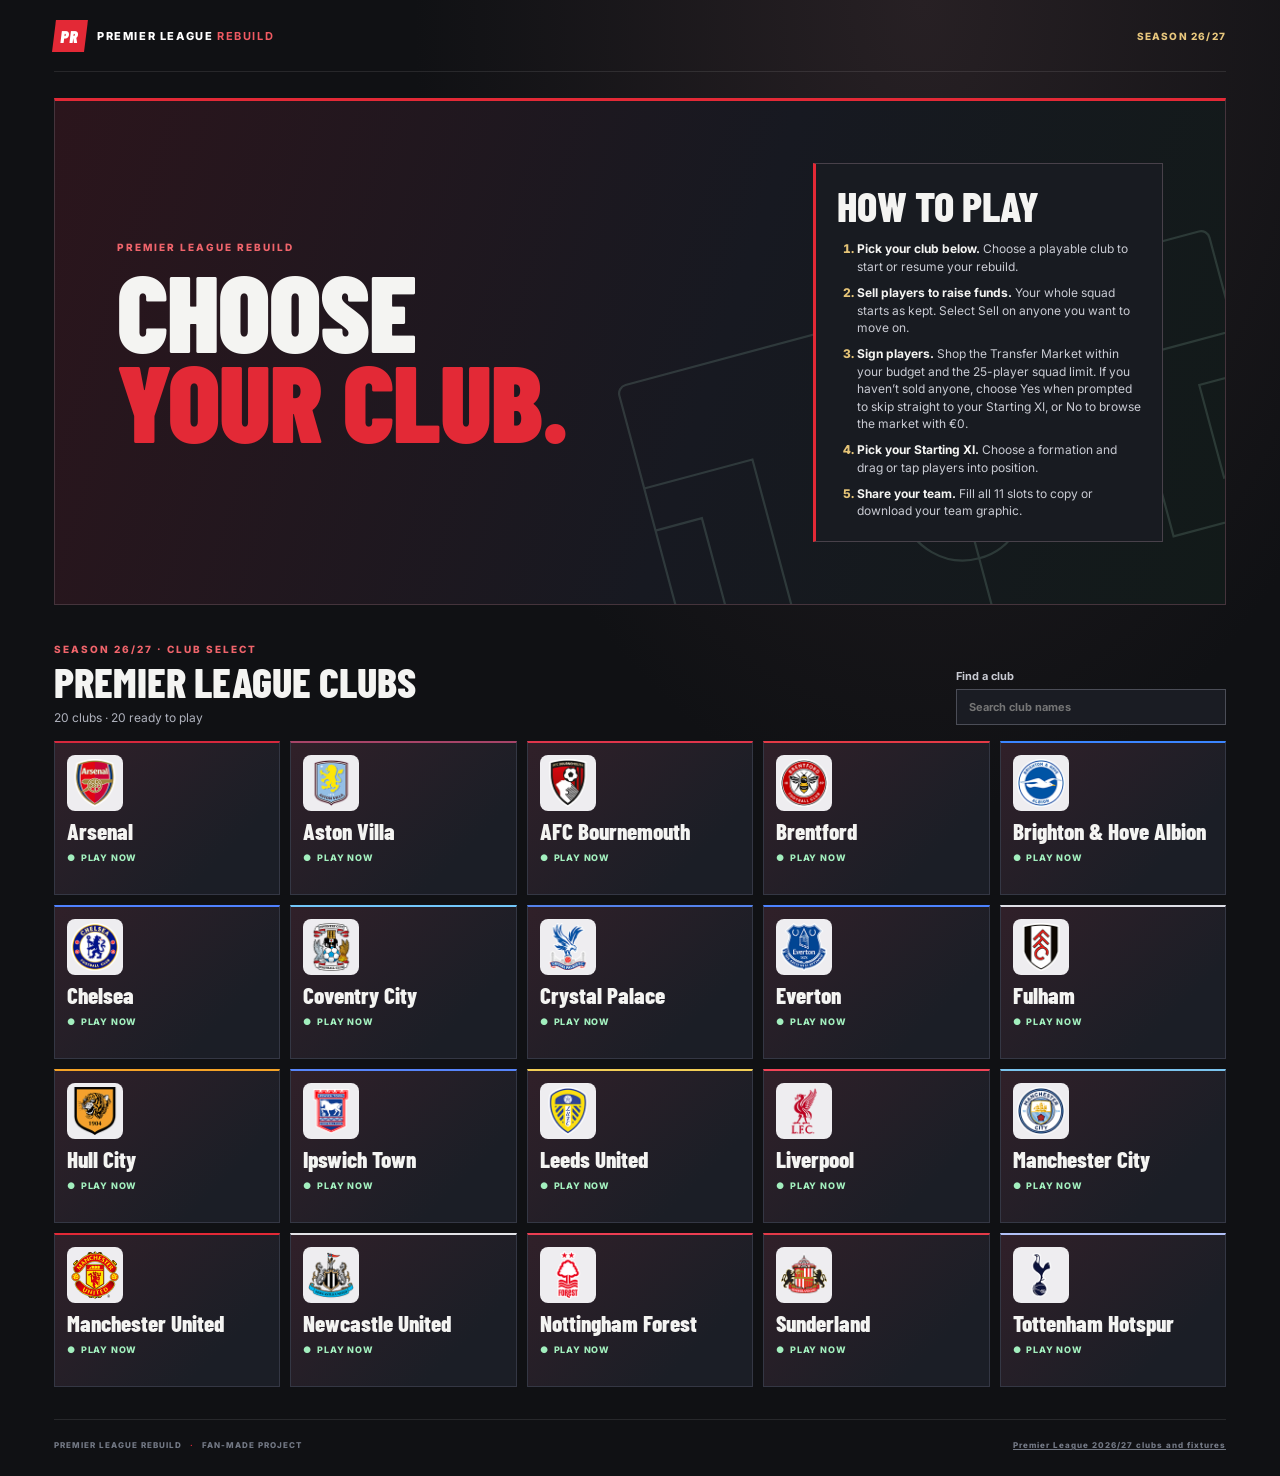
==== index.html @ 4471105c "Show selling club kits and numbers on transfer placeholders" ====
<!doctype html>
<html lang="en">
<head>
<meta charset="utf-8">
<meta name="viewport" content="width=device-width,initial-scale=1">
<meta name="theme-color" content="#101114">
<meta name="description" content="Choose a Premier League club and rebuild its squad. Sell players, reinvest in transfers and pick your starting XI.">
<title>Premier League Rebuild — Choose your club</title>
<link rel="preconnect" href="https://fonts.googleapis.com">
<link rel="preconnect" href="https://fonts.gstatic.com" crossorigin>
<link href="https://fonts.googleapis.com/css2?family=Barlow+Condensed:wght@600;700;800;900&family=Inter:wght@400;500;600;700;800&display=swap" rel="stylesheet">
<link rel="stylesheet" href="styles.css?v=13">
<link rel="stylesheet" href="home.css?v=5">
<script defer src="clubs.js?v=20"></script>
<script defer src="club-data.js?v=22"></script>
<script defer src="home.js?v=2"></script>
</head>
<body class="club-home">
<div class="app-shell">
 <header class="topbar">
  <a class="brand" href="./"><span class="brand-mark">PR</span><span>PREMIER LEAGUE <b>REBUILD</b></span></a>
  <span class="season" id="homeSeason"></span>
 </header>
 <main>
  <section class="home-banner" aria-labelledby="homeHeading">
   <svg class="home-pitch" viewBox="0 0 440 290" aria-hidden="true">
    <rect x="10" y="10" width="420" height="270" rx="6"/>
    <path d="M220 10v270M10 82h77v126H10m420-126h-77v126h77M10 112h33v66H10m420-66h-33v66h33"/>
    <circle cx="220" cy="145" r="43"/><circle cx="220" cy="145" r="3"/>
   </svg>
   <div class="home-intro">
    <p class="eyebrow">PREMIER LEAGUE REBUILD</p>
    <h1 id="homeHeading">CHOOSE<br><em>YOUR CLUB.</em></h1>
   </div>
   <section class="home-guide" aria-labelledby="guideHeading">
    <h2 id="guideHeading">How to play</h2>
    <ol>
     <li><strong>Pick your club below.</strong> Choose a playable club to start or resume your rebuild.</li>
     <li><strong>Sell players to raise funds.</strong> Your whole squad starts as kept. Select Sell on anyone you want to move on.</li>
     <li><strong>Sign players.</strong> Shop the Transfer Market within your budget and the 25-player squad limit. If you haven’t sold anyone, choose Yes when prompted to skip straight to your Starting XI, or No to browse the market with €0.</li>
     <li><strong>Pick your Starting XI.</strong> Choose a formation and drag or tap players into position.</li>
     <li><strong>Share your team.</strong> Fill all 11 slots to copy or download your team graphic.</li>
    </ol>
   </section>
  </section>
  <section class="club-directory" aria-labelledby="directoryHeading">
   <div class="directory-head">
    <div><p class="eyebrow" id="directorySeason"></p><h2 id="directoryHeading">PREMIER LEAGUE CLUBS</h2><p id="clubAvailability"></p></div>
    <label class="club-search"><span>Find a club</span><input id="clubSearch" type="search" placeholder="Search club names" autocomplete="off"></label>
   </div>
   <p class="notice" id="clubNotice" hidden></p>
   <p class="empty-state" id="clubEmpty" role="status" hidden>No clubs match your search.</p>
   <ul class="club-grid" id="clubGrid" role="list"></ul>
   <noscript><p class="notice">Turn on JavaScript to choose a club and play the rebuild.</p></noscript>
  </section>
 </main>
 <footer><span>PREMIER LEAGUE REBUILD <b>·</b> FAN-MADE PROJECT</span><a href="https://www.premierleague.com/en/news/4675097/all-380-fixtures-for-season-2026-27">Premier League 2026/27 clubs and fixtures</a></footer>
</div>
</body>
</html>
---- styles.css ----
:root{--bg:#101114;--panel:#191b20;--panel2:#202229;--line:#30333b;--muted:#9297a2;--red:#e32936;--red2:#a91320;--white:#f4f4f2;--green:#73d6a0;--gold:#e5c477}*{box-sizing:border-box}body{margin:0;background:var(--bg);color:var(--white);font-family:Inter,Arial,sans-serif;font-size:14px;background-image:radial-gradient(ellipse at 78% 0%,color-mix(in srgb,var(--red) 16%,#101114) 0,transparent 34%),linear-gradient(120deg,transparent 65%,#ffffff05 65.1%,transparent 65.5%)}button,input,select{font:inherit}button{cursor:pointer}.app-shell{max-width:1240px;margin:auto;padding:0 34px}.topbar{height:72px;display:flex;align-items:center;justify-content:space-between;border-bottom:1px solid #ffffff18}.brand{display:flex;align-items:center;gap:11px;color:#fff;text-decoration:none;font-size:11px;font-weight:800;letter-spacing:1.6px}.brand b{color:#f05a62}.brand-mark{display:grid;place-items:center;width:32px;height:32px;background:var(--red);font-family:'Barlow Condensed';font-size:17px;font-weight:900;transform:skew(-7deg)}.top-meta{display:flex;align-items:center;gap:24px;font-size:10px;font-weight:800;letter-spacing:1.2px}.season{color:#e8c77d}.save-state{color:var(--green)}.hero{display:flex;justify-content:space-between;min-height:292px;padding:40px 5% 34px 4%;border-bottom:1px solid #ffffff16;position:relative;overflow:hidden}.hero:after{content:attr(data-club);position:absolute;right:25%;bottom:-45px;font:900 170px 'Barlow Condensed';color:#ffffff06;pointer-events:none}.hero-copy{max-width:580px;z-index:1}.eyebrow{font-size:10px;font-weight:800;letter-spacing:2px;color:#f0646b;display:flex;align-items:center;gap:8px}.eyebrow span{width:7px;height:7px;background:var(--red);border-radius:50%}h1,h2,h3,p{margin-top:0}h1{font:900 clamp(56px,7vw,82px)/.83 'Barlow Condensed';letter-spacing:-1px;margin:18px 0 18px}h1 em{color:var(--red);font-style:normal}.hero-copy p{color:#b7bac2;line-height:1.7;max-width:450px;font-size:13px}.hero-tags{font-size:9px;letter-spacing:1.3px;color:#8f939c;font-weight:800;margin-top:22px}.hero-tags span:nth-child(2),.hero-tags span:nth-child(4){color:var(--red);padding:0 8px}.hero-crest{display:flex;align-items:center;gap:22px;z-index:1;margin-right:3%}.club-badge{width:112px;height:112px;flex:none;object-fit:contain;filter:drop-shadow(0 6px 15px #0008)}.hero-record span,.hero-record small{font-size:9px;letter-spacing:1.5px;color:#9b9da5;font-weight:800}.hero-record strong{display:block;font:800 23px/1.05 'Barlow Condensed';margin:8px 0}.hero-record small{font-size:8px}.dashboard{display:grid;grid-template-columns:repeat(4,1fr);gap:1px;background:var(--line);border:1px solid var(--line);margin:22px 0 24px}.stat{background:#17191e;padding:17px 20px}.stat span,.stat small{display:block;color:#969aa4;font-size:9px;letter-spacing:1.2px;font-weight:800}.stat strong{display:block;font:800 30px 'Barlow Condensed';margin:5px 0}.stat strong i{font:600 14px Inter;color:#8d929c}.stat small{font-size:8px;color:#696f7a}.tabs{display:flex;border-bottom:1px solid var(--line);gap:8px}.tab{background:none;border:0;color:#8e929b;padding:15px 19px;font-size:11px;font-weight:800;letter-spacing:1px;border-bottom:2px solid transparent}.tab span{color:#626873;margin-right:8px}.tab b{font-size:8px;margin-left:8px;color:#9297a2}.tab.active{color:white;border-color:var(--red)}.tab.active span{color:#ef626a}.tab.locked{opacity:.45;cursor:not-allowed}.panel{display:none;padding:30px 0 46px}.panel.active{display:block}.section-head{display:flex;align-items:flex-end;justify-content:space-between;margin-bottom:22px}.section-head h2{font:800 37px 'Barlow Condensed';margin:7px 0 4px;letter-spacing:.4px}.section-head p{color:#9297a2;font-size:12px;margin:0}.btn{border:1px solid var(--line);padding:11px 15px;font-size:9px;font-weight:800;letter-spacing:1px;color:#c9cbd0;background:#202229}.btn:hover{border-color:#777}.btn-primary{background:var(--action-bg,var(--red));border-color:var(--action-border,var(--red));color:white}.btn-primary:hover{background:var(--action-hover,#f13c49)}.btn-ghost{background:transparent}.notice{background:#201e20;border-left:3px solid var(--gold);padding:12px 15px;color:#b9b6b0;font-size:11px;line-height:1.6;margin:20px 0}.notice b{color:#e7ca83;letter-spacing:.8px}.filters{display:flex;align-items:center;gap:12px;flex-wrap:wrap;margin:22px 0 16px}.search-wrap{display:flex;align-items:center;gap:8px;background:#1c1e24;border:1px solid var(--line);padding:0 12px;height:38px;color:#818793;min-width:210px;flex:1}.search-wrap input{border:0;outline:0;background:none;color:white;width:100%;font-size:11px}.filter-group{display:flex;background:#1a1c21;border:1px solid var(--line);padding:3px;gap:2px}.filter{background:none;border:0;color:#898e99;padding:8px 10px;font-size:8px;font-weight:800;letter-spacing:.8px}.filter.active{background:#373a43;color:white}.filters select,.lineup-toolbar select{height:38px;background:#1c1e24;color:#dfe0e3;border:1px solid var(--line);padding:0 12px;font-size:9px;font-weight:800;letter-spacing:.7px}.player-grid{display:grid;grid-template-columns:repeat(3,1fr);gap:10px}.player-card{background:linear-gradient(110deg,#202229,#191b20);border:1px solid #30333b;min-height:105px;display:flex;align-items:center;padding:13px;gap:12px;position:relative;transition:.15s}.player-card:hover{border-color:#666b76;transform:translateY(-1px)}.player-card.kept{border-left:3px solid #66c894}.player-card.sold{opacity:.58;border-left:3px solid #e35b62}.shirt{width:43px;height:53px;flex:none;display:grid;place-items:center;background:linear-gradient(145deg,#c51f2e,#76111a);clip-path:polygon(23% 0,39% 8%,61% 8%,77% 0,100% 20%,85% 37%,78% 28%,78% 100%,22% 100%,22% 28%,15% 37%,0 20%);font:800 18px 'Barlow Condensed';color:#ffe0a1;padding-top:6px}.player-info{min-width:0;flex:1}.player-info .position{font-size:8px;color:#ef737b;letter-spacing:1px;font-weight:800}.player-info strong{display:block;font-size:12px;margin:4px 0;white-space:nowrap;overflow:hidden;text-overflow:ellipsis}.player-info small{color:#8e939e;font-size:9px}.player-value{text-align:right;white-space:nowrap}.player-value strong{font:700 17px 'Barlow Condensed';display:block}.player-value small{font-size:8px;color:#898e98}.card-actions{display:flex;gap:5px;margin-left:3px}.action{border:1px solid #41444d;background:#292c33;color:#aeb2bb;padding:7px 8px;font-size:8px;font-weight:800}.action.keep:hover,.action.keep.selected{background:#24523c;border-color:#397e59;color:#9be5b8}.action.sell:hover,.action.sell.selected{background:#66232b;border-color:#a63b45;color:#ff9da3}.market-balance{text-align:right;background:#202229;border:1px solid var(--line);padding:9px 17px}.market-balance span{display:block;color:#999eaa;font-size:8px;letter-spacing:1px;font-weight:800}.market-balance strong{font:800 24px 'Barlow Condensed'}.market-summary{display:flex;justify-content:space-between;color:#818792;font-size:8px;letter-spacing:1px;font-weight:800;margin:22px 0 10px}.buy-btn{background:var(--action-bg,var(--red));border:0;box-shadow:inset 0 0 0 1px var(--action-border,transparent);color:white;font-size:8px;font-weight:900;letter-spacing:.8px;padding:9px 11px}.buy-btn:disabled{background:#34363d;color:#777d87;cursor:not-allowed}.market-card .shirt{background:linear-gradient(145deg,var(--kit-secondary,#4b627d),var(--kit-primary,#263649) 40% 70%,var(--kit-secondary,#4b627d));color:var(--kit-number,#d7e4f3)}.lineup-toolbar{display:flex;align-items:center;justify-content:space-between;margin:18px 0;color:#aeb2ba;font-size:9px;font-weight:800;letter-spacing:1px}.lineup-toolbar label{display:flex;align-items:center;gap:12px}.lineup-toolbar select{height:34px}.pitch-wrap{background:#1b2924;border:1px solid #385143;padding:15px;max-width:820px;margin:auto}.pitch{position:relative;min-height:460px;overflow:hidden;background:repeating-linear-gradient(0deg,#235039 0,#235039 55px,#1f4934 55px,#1f4934 110px);border:1px solid #6b9275}.pitch-lines{position:absolute;inset:12px;border:1px solid #ffffff5c;pointer-events:none}.pitch-lines:before{content:"";position:absolute;left:0;right:0;top:50%;border-top:1px solid #ffffff5c}.pitch-lines:after{content:"";position:absolute;width:120px;height:120px;border:1px solid #ffffff5c;border-radius:50%;left:50%;top:50%;transform:translate(-50%,-50%)}.pitch-slots{position:relative;z-index:1;min-height:430px;display:flex;flex-direction:column;justify-content:space-around;align-items:center;padding:18px 4px;gap:13px}.pitch-row{display:flex;justify-content:center;gap:clamp(9px,3vw,35px);width:100%}.slot{width:92px;min-height:58px;text-align:center;display:flex;flex-direction:column;align-items:center;justify-content:center;gap:3px;background:#111b17d9;border:1px dashed #a6c1ad;color:white;padding:6px 4px}.slot small{font-size:8px;color:#a9d0b4;letter-spacing:.6px}.slot strong{font-size:9px;max-width:84px;white-space:nowrap;overflow:hidden;text-overflow:ellipsis}.empty-state{grid-column:1/-1;text-align:center;padding:40px;color:#858b96;background:#191b20;border:1px dashed #3b3e47;font-size:12px}footer{border-top:1px solid #ffffff19;padding:20px 0 26px;display:flex;justify-content:space-between;color:#737985;font-size:8px;letter-spacing:1px;font-weight:800}footer b{color:var(--red);padding:0 5px}.toast{position:fixed;bottom:24px;left:50%;transform:translate(-50%,20px);opacity:0;background:#f0f0ec;color:#16171a;padding:12px 18px;font-size:11px;font-weight:800;box-shadow:0 8px 35px #0008;transition:.2s;z-index:9;pointer-events:none}.toast.show{opacity:1;transform:translate(-50%,0)}@media(max-width:850px){.app-shell{padding:0 18px}.player-grid{grid-template-columns:repeat(2,1fr)}.hero-crest{margin-right:0}.hero{padding-left:1%}.dashboard{grid-template-columns:repeat(2,1fr)}}@media(max-width:600px){.app-shell{padding:0 13px}.topbar{height:60px}.top-meta{gap:10px;font-size:8px}.hero{flex-direction:column;gap:24px;min-height:255px;padding:30px 0}.hero-crest{gap:12px}.club-badge{width:64px;height:64px}.hero-record strong{font-size:20px;margin:3px 0}.hero:after{right:0;font-size:120px}.hero-copy p{font-size:12px}.dashboard{gap:1px}.stat{padding:12px}.stat strong{font-size:25px}.tabs{gap:0}.tab{padding:13px 8px;font-size:9px;letter-spacing:.3px}.tab span{margin-right:3px}.tab b{margin-left:3px}.panel{padding-top:24px}.section-head{align-items:flex-start}.section-head h2{font-size:31px}.section-head p{max-width:270px;line-height:1.5}.filters{gap:7px}.search-wrap{flex-basis:100%}.filter{padding:8px 7px;font-size:7px}.player-grid{grid-template-columns:1fr}.player-card{min-height:95px}.player-card .player-info strong{font-size:13px}.pitch-wrap{padding:7px}.pitch{min-height:390px}.pitch-slots{min-height:360px;gap:8px}.slot{width:72px;min-height:54px}.slot strong{max-width:65px;font-size:8px}.pitch-row{gap:5px}footer{gap:10px;line-height:1.6;flex-direction:column}.market-balance{padding:7px 10px}.market-balance strong{font-size:20px}}

.player-value a, footer a { color: inherit; }
.player-value time { display: block; }

.squad-groups {
  display: grid;
  gap: 24px;
}

.squad-group-heading {
  display: flex;
  align-items: center;
  justify-content: space-between;
  gap: 12px;
  padding: 9px 12px;
  margin-bottom: 10px;
  background: linear-gradient(110deg, #29202a, var(--panel));
  border: 1px solid var(--line);
  border-left: 3px solid var(--red);
}

.squad-group-heading h3 {
  display: flex;
  align-items: center;
  gap: 10px;
  margin: 0;
  font: 800 24px/1 'Barlow Condensed', sans-serif;
  letter-spacing: .5px;
  text-transform: uppercase;
}

.squad-group-heading h3 span {
  min-width: 40px;
  padding: 4px 6px;
  background: #44212a;
  color: #ffabb0;
  font-size: 16px;
  text-align: center;
}

.squad-group-count {
  color: var(--muted);
  font-size: 10px;
  font-weight: 800;
  letter-spacing: .8px;
  text-transform: uppercase;
  white-space: nowrap;
}

.squad-group .player-card {
  display: grid;
  grid-template-columns: auto minmax(0, 1fr) auto;
  gap: 8px 12px;
}

.squad-group .player-info strong {
  white-space: normal;
}

.squad-group .card-actions {
  grid-column: 2 / -1;
  margin-left: 0;
}

.slot {
  min-width: 0;
}

.slot strong {
  max-width: 100%;
}

.lineup-controls {
  display: flex;
  align-items: center;
  justify-content: space-between;
  gap: 10px;
  max-width: 820px;
  margin: 0 auto 10px;
}

.lineup-controls p {
  margin: 0;
  color: #c3c6cc;
  font-size: 11px;
}

.lineup-controls button {
  flex: none;
}

.lineup-controls button:disabled {
  opacity: .5;
  cursor: default;
}

[data-lineup-player] {
  cursor: grab;
}

[data-lineup-player]:active {
  cursor: grabbing;
}

.slot.lineup-target,
.lineup-bench.lineup-target {
  border-color: var(--gold);
  box-shadow: inset 0 0 0 1px var(--gold);
}

.slot.lineup-target {
  background: #254531;
}

.slot[aria-pressed="true"],
.bench-player[aria-pressed="true"] {
  border-color: var(--green);
  background: #254531;
}

.slot:focus-visible,
.bench-player:focus-visible {
  outline: 2px solid var(--gold);
  outline-offset: 2px;
}

.lineup-bench {
  max-width: 820px;
  margin: 24px auto;
  padding: 14px;
  background: var(--panel);
  border: 1px solid var(--line);
  border-left: 3px solid var(--red);
}

.lineup-bench-heading {
  display: flex;
  align-items: center;
  justify-content: space-between;
  gap: 12px;
}

.lineup-bench-heading h3 {
  font: 800 24px 'Barlow Condensed', sans-serif;
  margin: 0;
}

.lineup-bench-heading span {
  color: var(--muted);
  font-size: 10px;
  font-weight: 800;
  letter-spacing: .8px;
  text-transform: uppercase;
}

.bench-group {
  margin-top: 12px;
  padding-top: 10px;
  border-top: 1px solid var(--line);
}

.bench-group h4 {
  margin: 0 0 8px;
  font: 700 18px 'Barlow Condensed', sans-serif;
  text-transform: uppercase;
  letter-spacing: .5px;
}

.bench-group h4 b {
  display: inline-block;
  min-width: 30px;
  margin-right: 4px;
  padding: 3px 4px;
  background: #44212a;
  color: #ffabb0;
  font: 800 10px Inter, sans-serif;
  text-align: center;
}

.bench {
  display: flex;
  flex-wrap: wrap;
  gap: 6px;
  margin: 0;
  padding: 0;
  list-style: none;
}

.bench-player {
  display: flex;
  align-items: center;
  gap: 6px;
  min-height: 34px;
  padding: 5px 8px;
  background: var(--panel2);
  border: 1px solid var(--line);
  color: var(--white);
  font-size: 11px;
}

#shareBtn:disabled {
  background: var(--panel2);
  border-color: var(--line);
  color: var(--muted);
  cursor: default;
}

.lineup-bench p {
  color: var(--muted);
  font-size: 12px;
  margin: 10px 0 0;
}

[data-lineup-player] {
  user-select: none;
}

.slot {
  position: relative;
}

.lineup-grip {
  touch-action: none;
  padding: 4px;
  color: var(--gold);
  font-size: 14px;
  line-height: 1;
}

.slot .lineup-grip {
  position: absolute;
  top: 0;
  right: 0;
}

.lineup-drag-label {
  position: fixed;
  z-index: 10;
  pointer-events: none;
  padding: 7px 10px;
  background: var(--panel2);
  border: 1px solid var(--gold);
  color: var(--white);
  font-size: 12px;
  font-weight: 800;
}

.portrait-tile {
  position: relative;
  display: grid;
  place-items: center;
  width: 43px;
  height: 53px;
  flex: none;
}

.portrait-frame {
  position: absolute;
  top: 50%;
  left: 0;
  width: 100%;
  aspect-ratio: 1;
  transform: translateY(-50%);
  overflow: hidden;
  border: 1px solid #626773;
  border-radius: 7px;
  background: #23262e;
  opacity: 0;
  pointer-events: none;
}

.portrait-loaded .portrait-frame {
  opacity: 1;
}

.portrait-loaded > :is(.shirt, .slot-photo-fallback) {
  visibility: hidden;
}

.player-portrait {
  position: absolute;
}

.squad-group .portrait-tile {
  grid-row: span 2;
  align-self: start;
}

.slot .portrait-tile,
.bench-player .portrait-tile {
  width: 30px;
  height: 30px;
}

.slot-photo-fallback {
  display: grid;
  place-items: center;
  width: 24px;
  height: 27px;
  background: var(--red2);
  border-radius: 4px;
  font-size: 10px;
  font-weight: 800;
}

.graphic-actions {
  display: flex;
  flex-wrap: wrap;
  justify-content: flex-end;
  align-items: center;
  gap: 6px;
}

#panel-lineup .head-actions {
  flex: none;
}

.graphic-dialog {
  width: min(760px, calc(100% - 24px));
  max-height: 92vh;
  padding: 0 16px 16px;
  border: 1px solid var(--line);
  background: var(--panel);
  color: var(--white);
}

.graphic-dialog::backdrop {
  background: #090a0de0;
}

.graphic-toolbar {
  position: sticky;
  top: 0;
  display: flex;
  align-items: center;
  justify-content: space-between;
  flex-wrap: wrap;
  gap: 10px;
  padding: 14px 0;
  background: var(--panel);
}

.graphic-toolbar h2 {
  margin: 0;
  font: 800 26px/1 'Barlow Condensed', sans-serif;
}

.graphic-toolbar .eyebrow {
  margin: 0 0 4px;
}

.graphic-actions a {
  text-decoration: none;
}

.graphic-status {
  color: #c3c6cc;
  padding: 10px 0;
  margin: 0;
}

.graphic-preview {
  width: 100%;
  height: auto;
  vertical-align: top;
}

.photo-credits {
  margin: 14px 0 24px;
  color: #b9bdc7;
  font-size: 11px;
  line-height: 1.6;
}

.photo-credits summary {
  cursor: pointer;
  font-weight: 700;
}

.photo-credits p {
  margin: 6px 0;
}

.photo-credits a {
  color: var(--white);
}

@media (max-width: 600px) {
  #panel-lineup .section-head {
    flex-wrap: wrap;
    gap: 12px;
  }
}

.topbar-left {
  display: flex;
  align-items: center;
  gap: clamp(10px, 2.5vw, 26px);
  margin-right: 10px;
}

.change-club {
  color: var(--white);
  font-size: 11px;
  font-weight: 700;
  text-decoration: none;
  white-space: nowrap;
}

@media (max-width: 420px) {
  .topbar-left .brand { gap: 6px; font-size: 9px; letter-spacing: .7px; }
  .topbar-left .brand-mark { flex: none; }
  .change-club { font-size: 10px; }
}
.change-club:hover { text-decoration: underline; }
.game-loading { padding-top: 24px; }
.game-loading a { color: var(--white); }
.hero-record { max-width: 180px; }

#marketTab.just-unlocked:not(.locked):not(.active) {
  color: #f2fff5;
  background: #214432;
  border-color: #8de2a9;
  box-shadow: inset 0 0 0 1px #8de2a9;
}

#marketTab.just-unlocked:not(.locked):not(.active) b,
#marketTab.just-unlocked:not(.locked):not(.active) span {
  color: #a9f0bf;
}

.hero-city, .hero-arsenal {
  align-items: center;
  column-gap: clamp(16px, 3vw, 40px);
}
.hero-city .hero-copy, .hero-arsenal .hero-copy {
  align-self: stretch;
}
.hero-stamp {
  flex: none;
  z-index: 1;
  padding: .1em .26em .15em;
  border: .07em double currentColor;
  border-radius: 5px;
  color: #ff4f58;
  font: 900 clamp(32px, 5vw, 68px)/1 'Barlow Condensed', sans-serif;
  letter-spacing: .07em;
  transform: rotate(-12deg);
}
@media (max-width: 600px) {
  .hero-city, .hero-arsenal {
    display: grid;
    grid-template-columns: auto minmax(0, 1fr);
  }
  .hero-city .hero-copy, .hero-arsenal .hero-copy {
    grid-column: 1 / -1;
  }
}

.hero-trophy {
  flex: none;
  filter: drop-shadow(0 9px 12px #0009);
  z-index: 1;
  margin: 0;
  text-align: center;
  color: var(--gold);
}
.hero-trophy img {
  display: block;
  width: auto;
  height: clamp(104px, 15vw, 170px);
  margin: 0 auto 8px;
  clip-path: polygon(18.88% 21.18%, 35.96% 21.01%, 37.98% 19.16%, 35.28% 14.45%, 32.58% 8.57%, 31.46% 6.72%, 32.36% 5.55%, 34.16% 5.55%, 34.83% 6.89%, 33.93% 8.07%, 38.20% 11.43%, 41.57% 7.56%, 41.35% 6.05%, 42.47% 5.21%, 44.04% 5.55%, 44.27% 6.89%, 43.82% 7.73%, 49.44% 11.43%, 54.16% 7.56%, 54.16% 6.22%, 55.51% 5.21%, 57.08% 5.71%, 57.30% 6.89%, 56.40% 7.90%, 60.22% 11.60%, 63.15% 7.56%, 62.47% 6.05%, 63.82% 5.38%, 65.39% 6.05%, 65.17% 7.39%, 64.04% 8.40%, 61.35% 14.45%, 59.55% 19.50%, 62.25% 20.84%, 77.08% 20.84%, 78.20% 26.72%, 77.75% 37.65%, 78.65% 53.11%, 79.78% 72.94%, 80.90% 87.90%, 80.90% 90.59%, 77.30% 92.10%, 71.24% 89.92%, 68.99% 89.58%, 70.11% 92.27%, 68.99% 93.95%, 65.39% 94.79%, 56.85% 95.46%, 45.84% 95.63%, 36.18% 94.96%, 30.79% 94.29%, 29.21% 92.77%, 24.72% 94.12%, 22.92% 93.28%, 23.37% 78.15%, 23.15% 66.22%, 22.70% 52.27%, 21.12% 42.02%, 19.78% 33.45%, 18.43% 26.05%);
  filter: saturate(.88) contrast(1.04);
}
.hero-trophy figcaption {
  font-size: 10px;
  font-weight: 800;
  letter-spacing: .08em;
}
@media (max-width: 600px) {
  .hero-trophy img { height: 84px; }
  .hero-trophy figcaption { font-size: 8px; }
}

.skip-market-dialog {
  width: min(440px, calc(100% - 32px));
  box-sizing: border-box;
  margin: auto;
  padding: 24px;
  background: #191b20;
  color: #f5f5f5;
  border: 1px solid #41444d;
  border-radius: 12px;
  box-shadow: 0 18px 60px #0009;
}
.skip-market-dialog::backdrop { background: #08090bc9; }
.skip-market-dialog p { margin: 0 0 20px; line-height: 1.5; }
.skip-market-actions { display: flex; justify-content: flex-end; gap: 10px; }

:root:is([data-club="fulham"], [data-club="newcastle-united"]) {
  --action-bg: #080808;
  --action-border: #777;
  --action-hover: #262626;
}
:root:is([data-club="fulham"], [data-club="newcastle-united"]) .buy-btn:enabled:hover {
  background: var(--action-hover);
}
:root:is([data-club="fulham"], [data-club="newcastle-united"]) .buy-btn:disabled {
  box-shadow: none;
}
---- home.css ----
.club-home {
  background-image: radial-gradient(ellipse at 72% 0%, #272024 0, transparent 39%);
}

.club-home .season { font-size: 10px; font-weight: 800; letter-spacing: 1.2px; }

.home-banner {
  display: grid;
  grid-template-columns: minmax(0, 1fr) minmax(240px, 350px);
  align-items: center;
  gap: clamp(24px, 5vw, 72px);
  padding: clamp(25px, 5vw, 62px);
  margin: 26px 0 38px;
  position: relative;
  isolation: isolate;
  overflow: hidden;
  background: linear-gradient(108deg, #2b151c 0%, #171921 56%, #121a19);
  border: 1px solid #45343c;
  border-top: 3px solid var(--red);
}

.home-pitch {
  position: absolute;
  z-index: -1;
  right: -58px;
  bottom: -105px;
  width: min(66%, 640px);
  transform: rotate(-15deg);
  fill: none;
  stroke: #9ccab5;
  stroke-width: 1.5;
  opacity: .18;
}

.home-intro h1 { font-size: clamp(59px, 8.5vw, 108px); margin: 13px 0 18px; }
.home-intro > p:last-child { max-width: 330px; margin: 0; color: #c9c1c5; line-height: 1.6; }

.home-guide {
  padding: 21px;
  background: #181b21;
  border: 1px solid #48414a;
  border-left: 3px solid var(--red);
}

.home-guide h2, .directory-head h2 {
  margin: 0;
  font: 800 clamp(30px, 3.3vw, 45px)/.98 'Barlow Condensed', sans-serif;
  text-transform: uppercase;
}

.home-guide ol {
  display: grid;
  gap: 9px;
  margin: 14px 0 0;
  padding-left: 20px;
  color: #c9cbd3;
  font-size: 12px;
  line-height: 1.45;
}

.home-guide li::marker { color: var(--gold); font-weight: 800; }
.home-guide strong { color: var(--white); }

.directory-head { display: flex; flex-wrap: wrap; justify-content: space-between; align-items: end; gap: 14px; margin: 0 0 16px; }
.directory-head .eyebrow { margin: 0 0 6px; }
#clubAvailability { color: #afb2bd; font-size: 12px; margin: 8px 0 0; }

.club-search { display: grid; gap: 6px; color: #c9cbd3; font-size: 11px; font-weight: 700; }
.club-search input { width: min(270px, 80vw); padding: 10px 12px; border: 1px solid #4b4d57; background: #1a1c23; color: var(--white); border-radius: 0; }

.club-grid {
  list-style: none;
  margin: 0 0 32px;
  padding: 0;
  display: grid;
  grid-template-columns: repeat(5, minmax(0, 1fr));
  gap: 10px;
}

.club-card {
  display: grid;
  justify-items: start;
  align-content: start;
  gap: 9px;
  min-height: 154px;
  height: 100%;
  padding: 12px;
  color: var(--white);
  text-decoration: none;
  background: #191c23;
  border: 1px solid #343744;
  border-top: 2px solid var(--club-accent);
}

.club-card.playable { background: linear-gradient(135deg, #302029, #1b1e26 75%); }
.club-card.playable:hover { border-color: var(--club-accent); }
.club-card:focus-visible, .club-search input:focus-visible { outline: 2px solid var(--gold); outline-offset: 2px; }

.club-tile-badge { width: 56px; height: 56px; display: grid; place-items: center; position: relative; background: #eeedf0; color: #1b1e25; border-radius: 8px; font: 800 18px 'Barlow Condensed', sans-serif; }
.club-tile-badge img { position: absolute; inset: 4px; width: 48px; height: 48px; object-fit: contain; opacity: 0; }
.club-tile-badge.badge-loaded img { opacity: 1; }
.club-tile-badge.badge-loaded > span { visibility: hidden; }
.club-tile-name { font: 800 23px/1 'Barlow Condensed', sans-serif; text-wrap: balance; }
.club-state { color: #aeb2bf; font-size: 9px; font-weight: 800; letter-spacing: .8px; white-space: nowrap; }
.club-state.ready { color: #a2efbe; }
.club-state.ready::before { content: "●"; padding-right: 5px; }

@media (max-width: 850px) { .club-grid { grid-template-columns: repeat(4, minmax(0, 1fr)); } }
@media (max-width: 670px) {
  .home-banner { grid-template-columns: 1fr; }
  .club-grid { grid-template-columns: repeat(3, minmax(0, 1fr)); }
}
@media (max-width: 445px) {
  .club-grid { grid-template-columns: repeat(2, minmax(0, 1fr)); }
  .home-banner { padding: 19px; margin-top: 16px; }
  .home-guide { padding: 15px; }
  .home-pitch { width: 100%; }
}
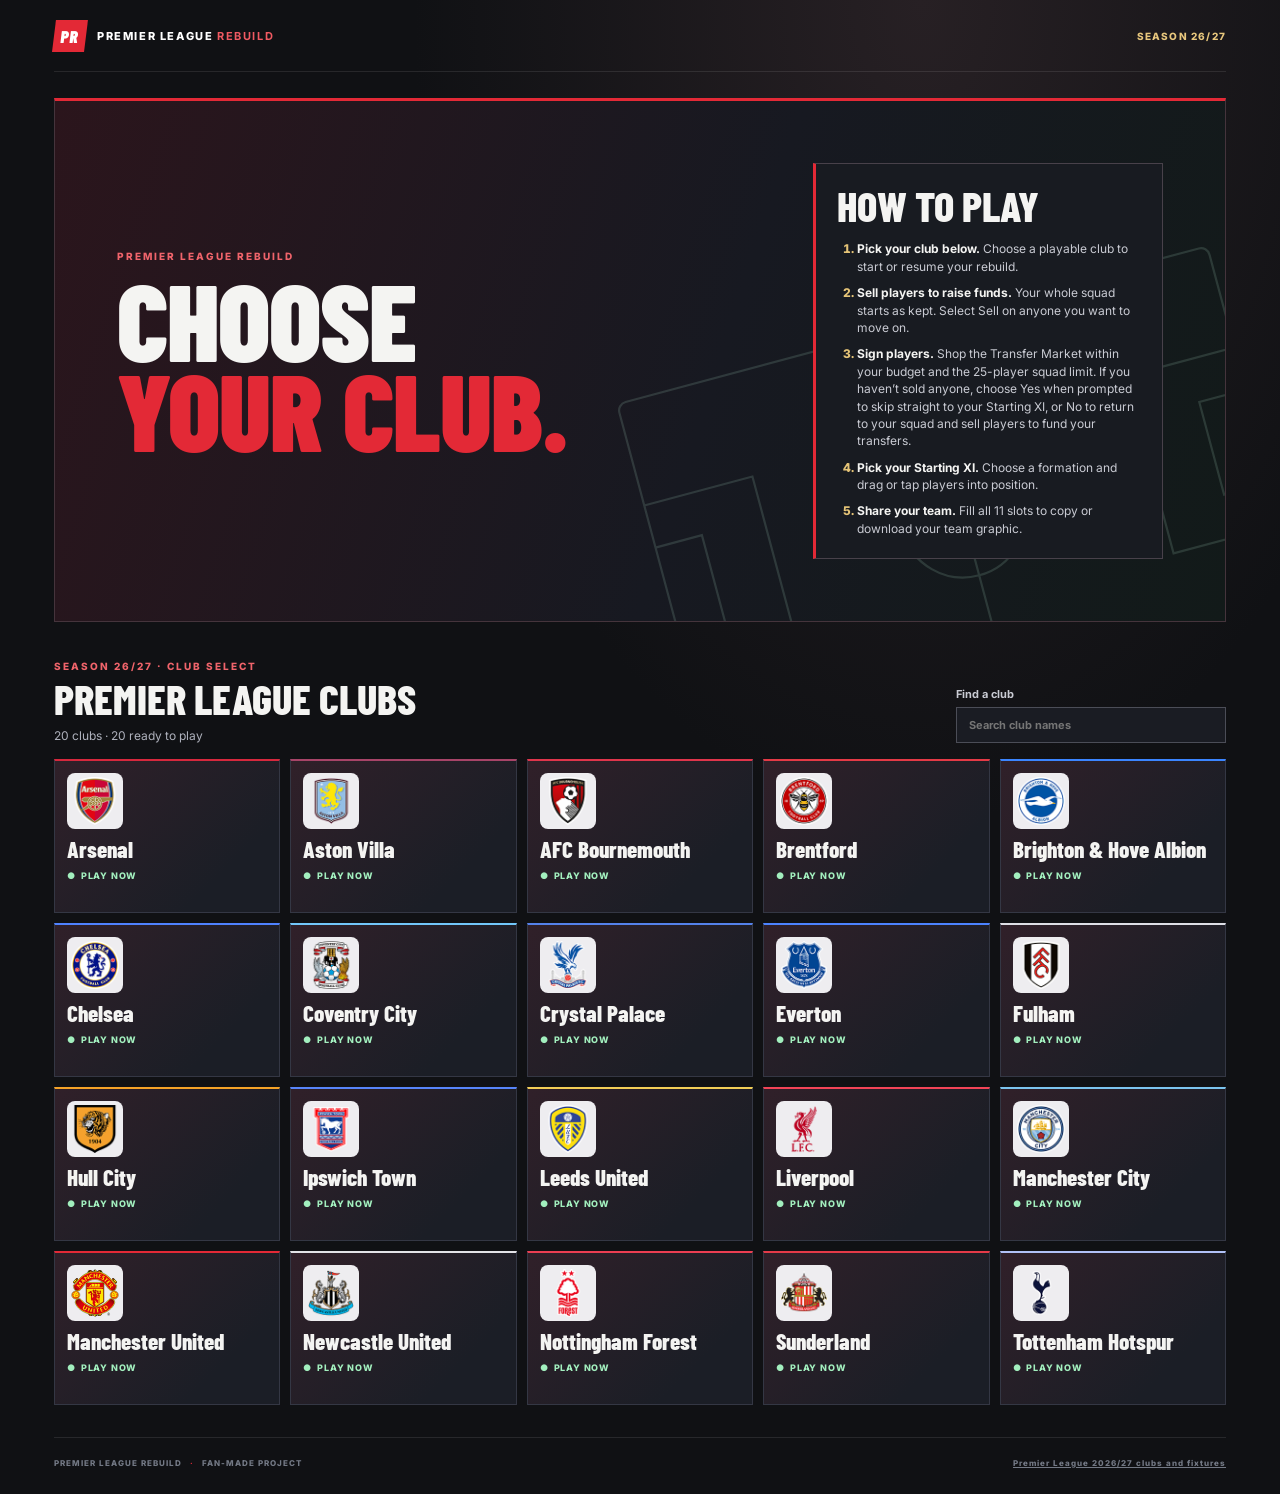
==== commit 7dae1e4a: "Return to the squad when declining to skip transfers" ====
--- a/index.html
+++ b/index.html
@@ -37,7 +37,7 @@
     <ol>
      <li><strong>Pick your club below.</strong> Choose a playable club to start or resume your rebuild.</li>
      <li><strong>Sell players to raise funds.</strong> Your whole squad starts as kept. Select Sell on anyone you want to move on.</li>
-     <li><strong>Sign players.</strong> Shop the Transfer Market within your budget and the 25-player squad limit. If you haven’t sold anyone, choose Yes when prompted to skip straight to your Starting XI, or No to browse the market with €0.</li>
+     <li><strong>Sign players.</strong> Shop the Transfer Market within your budget and the 25-player squad limit. If you haven’t sold anyone, choose Yes when prompted to skip straight to your Starting XI, or No to return to your squad and sell players to fund your transfers.</li>
      <li><strong>Pick your Starting XI.</strong> Choose a formation and drag or tap players into position.</li>
      <li><strong>Share your team.</strong> Fill all 11 slots to copy or download your team graphic.</li>
     </ol>
--- a/styles.css
+++ b/styles.css
@@ -9,11 +9,6 @@
 }
 
 .squad-group-heading {
-  display: flex;
-  align-items: center;
-  justify-content: space-between;
-  gap: 12px;
-  padding: 9px 12px;
   margin-bottom: 10px;
   background: linear-gradient(110deg, #29202a, var(--panel));
   border: 1px solid var(--line);
@@ -21,16 +16,44 @@
 }
 
 .squad-group-heading h3 {
-  display: flex;
-  align-items: center;
-  gap: 10px;
   margin: 0;
   font: 800 24px/1 'Barlow Condensed', sans-serif;
   letter-spacing: .5px;
   text-transform: uppercase;
 }
 
-.squad-group-heading h3 span {
+.position-toggle {
+  display: flex;
+  align-items: center;
+  gap: 10px;
+  width: 100%;
+  padding: 9px 12px;
+  border: 0;
+  background: transparent;
+  color: inherit;
+  font: inherit;
+  letter-spacing: inherit;
+  text-align: left;
+  text-transform: inherit;
+  cursor: pointer;
+}
+
+.position-toggle:hover { background: #ffffff0a; }
+.position-toggle:focus-visible { outline: 2px solid currentColor; outline-offset: -3px; }
+
+.position-chevron {
+  flex: none;
+  width: 8px;
+  height: 8px;
+  border-right: 2px solid currentColor;
+  border-bottom: 2px solid currentColor;
+  transform: rotate(45deg);
+}
+
+.position-toggle[aria-expanded="false"] .position-chevron { transform: rotate(-45deg); }
+.squad-group .player-grid[hidden] { display: none; }
+
+.position-code {
   min-width: 40px;
   padding: 4px 6px;
   background: #44212a;
@@ -40,6 +63,7 @@
 }
 
 .squad-group-count {
+  margin-left: auto;
   color: var(--muted);
   font-size: 10px;
   font-weight: 800;
@@ -510,3 +534,7 @@
 :root:is([data-club="fulham"], [data-club="newcastle-united"]) .buy-btn:disabled {
   box-shadow: none;
 }
+
+#marketSquadLimit[hidden] { display: none; }
+.sign-limit-tooltip { display: inline-flex; cursor: help; }
+.sign-limit-tooltip .buy-btn:disabled { pointer-events: none; }
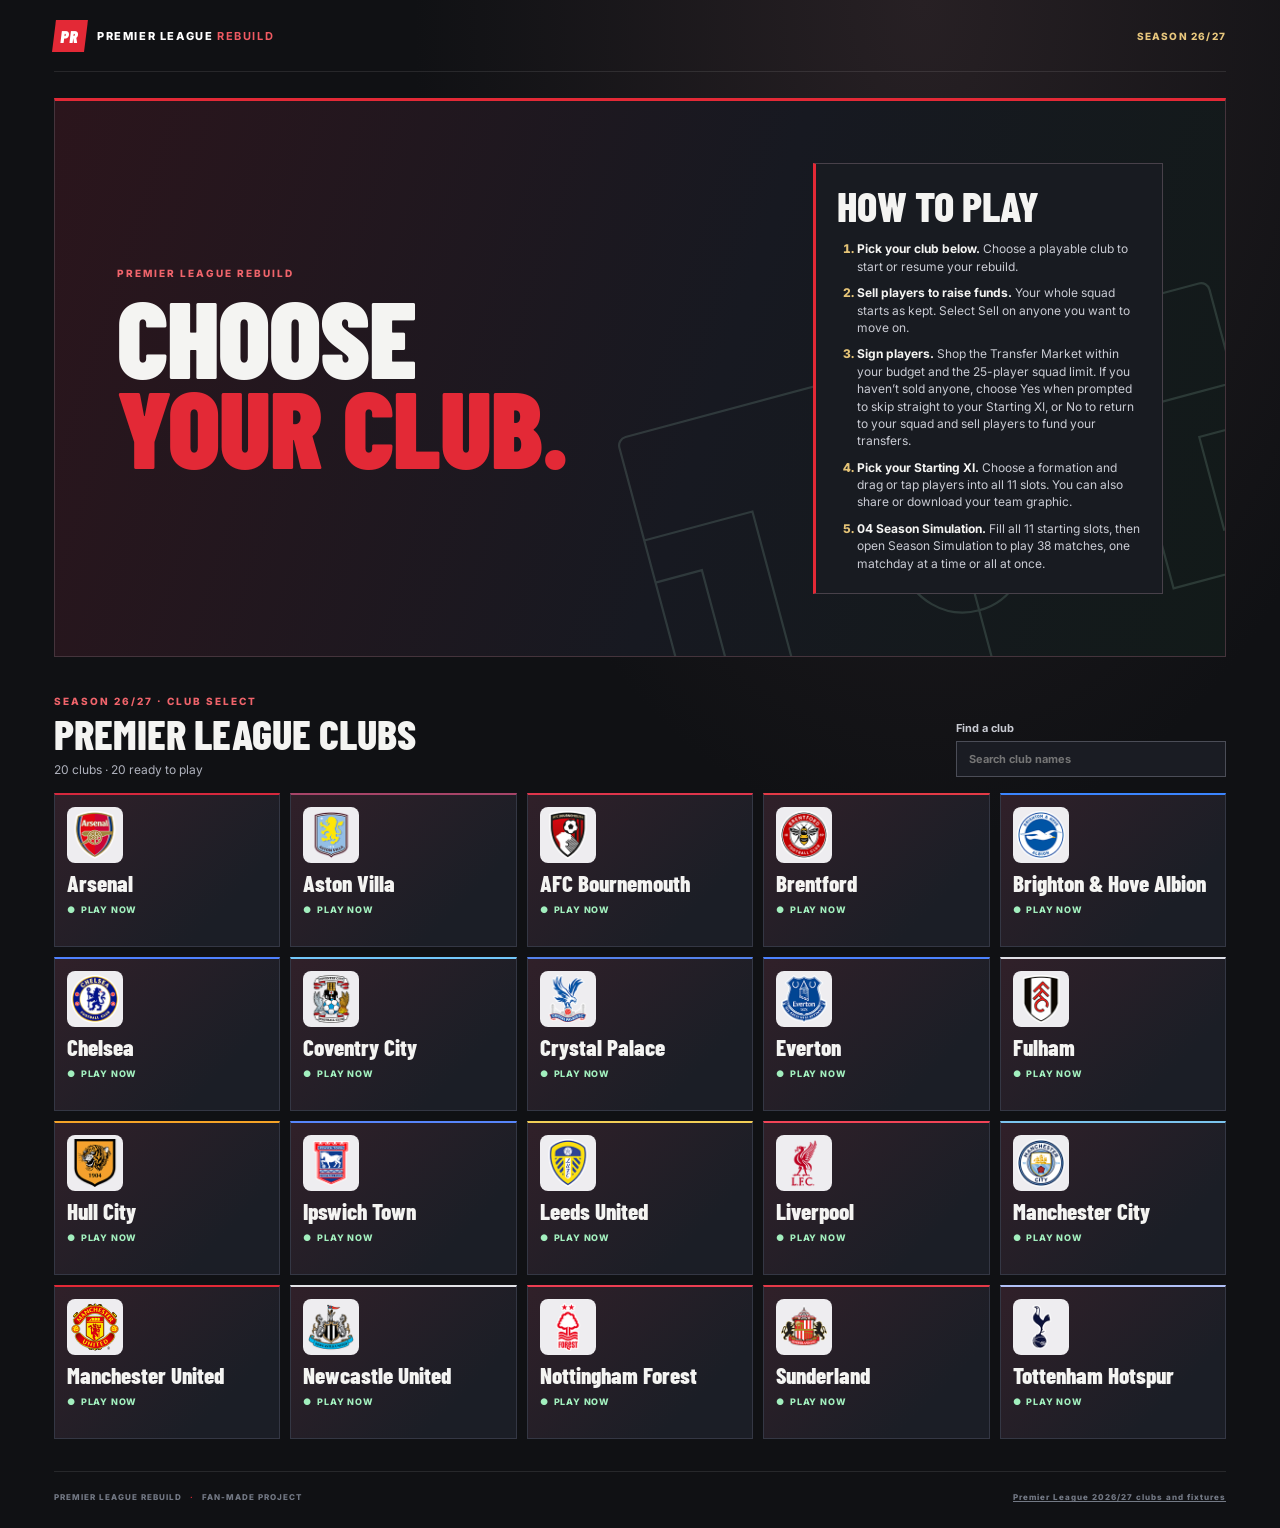
==== commit c4d6d752: "Move season simulation into step four" ====
--- a/index.html
+++ b/index.html
@@ -6,6 +6,15 @@
 <meta name="theme-color" content="#101114">
 <meta name="description" content="Choose a Premier League club and rebuild its squad. Sell players, reinvest in transfers and pick your starting XI.">
 <title>Premier League Rebuild — Choose your club</title>
+<meta property="og:type" content="website">
+<meta property="og:url" content="https://branc18.github.io/premier-league-rebuild/">
+<meta property="og:title" content="Premier League Rebuild">
+<meta property="og:description" content="Choose a Premier League club, sell players, reinvest in transfers and pick your starting XI.">
+<meta property="og:image" content="https://branc18.github.io/premier-league-rebuild/social-preview.jpg">
+<meta property="og:image:width" content="1200">
+<meta property="og:image:height" content="630">
+<meta property="og:image:alt" content="Premier League Rebuild in white and red beside a football tactics board.">
+<meta name="twitter:card" content="summary_large_image">
 <link rel="preconnect" href="https://fonts.googleapis.com">
 <link rel="preconnect" href="https://fonts.gstatic.com" crossorigin>
 <link href="https://fonts.googleapis.com/css2?family=Barlow+Condensed:wght@600;700;800;900&family=Inter:wght@400;500;600;700;800&display=swap" rel="stylesheet">
@@ -13,7 +22,7 @@
 <link rel="stylesheet" href="home.css?v=5">
 <script defer src="clubs.js?v=20"></script>
 <script defer src="club-data.js?v=22"></script>
-<script defer src="home.js?v=2"></script>
+<script defer src="home.js?v=3"></script>
 </head>
 <body class="club-home">
 <div class="app-shell">
@@ -38,8 +47,8 @@
      <li><strong>Pick your club below.</strong> Choose a playable club to start or resume your rebuild.</li>
      <li><strong>Sell players to raise funds.</strong> Your whole squad starts as kept. Select Sell on anyone you want to move on.</li>
      <li><strong>Sign players.</strong> Shop the Transfer Market within your budget and the 25-player squad limit. If you haven’t sold anyone, choose Yes when prompted to skip straight to your Starting XI, or No to return to your squad and sell players to fund your transfers.</li>
-     <li><strong>Pick your Starting XI.</strong> Choose a formation and drag or tap players into position.</li>
-     <li><strong>Share your team.</strong> Fill all 11 slots to copy or download your team graphic.</li>
+     <li><strong>Pick your Starting XI.</strong> Choose a formation and drag or tap players into all 11 slots. You can also share or download your team graphic.</li>
+     <li><strong>04 Season Simulation.</strong> Fill all 11 starting slots, then open Season Simulation to play 38 matches, one matchday at a time or all at once.</li>
     </ol>
    </section>
   </section>
--- a/styles.css
+++ b/styles.css
@@ -538,3 +538,62 @@
 #marketSquadLimit[hidden] { display: none; }
 .sign-limit-tooltip { display: inline-flex; cursor: help; }
 .sign-limit-tooltip .buy-btn:disabled { pointer-events: none; }
+
+#panel-lineup .head-actions, .season-actions { display: flex; flex-wrap: wrap; gap: 8px; }
+#panel-lineup .section-head { flex-wrap: wrap; gap: 12px; }
+#seasonBtn:disabled, .season-actions button:disabled { opacity: .55; cursor: not-allowed; }
+.season-dialog { width: min(1050px, calc(100% - 24px)); max-height: 90dvh; padding: clamp(14px, 3vw, 30px); margin: auto; border: 1px solid var(--line); border-top: 4px solid var(--red); background: var(--panel); color: var(--white); }
+.season-dialog::backdrop { background: #08090bd9; }
+.season-note { color: #b7bac2; font-size: 13px; line-height: 1.5; }
+.season-columns { display: grid; grid-template-columns: minmax(0, 1fr) minmax(0, 1.15fr); align-items: start; gap: 20px; margin: 20px 0 24px; }
+.season-columns h3 { font: 800 23px 'Barlow Condensed'; margin-bottom: 8px; }
+.season-table-wrap { overflow-x: auto; }
+.season-table-wrap table { width: 100%; border-collapse: collapse; font-size: 11px; }
+.season-table-wrap :is(th, td) { padding: 7px 5px; border-bottom: 1px solid var(--line); text-align: right; }
+.season-table-wrap tbody th, .season-table-wrap thead th:nth-child(2) { text-align: left; min-width: 98px; }
+.season-table-wrap thead { color: var(--muted); }
+.season-your-club th { color: #f4da9a; text-decoration: underline; text-underline-offset: 3px; }
+#seasonResults[hidden], #seasonStorage[hidden] { display: none; }
+
+
+.season-matches h3 { font: 800 23px 'Barlow Condensed'; margin: 0 0 4px; }
+.season-matches .season-note { margin-bottom: 8px; }
+.season-fixtures { height: clamp(235px, 49dvh, 440px); padding: 0; margin: 0; display: flex; overflow-x: auto; overflow-y: hidden; overscroll-behavior-x: contain; scroll-snap-type: x mandatory; list-style: none; border: 1px solid var(--line); }
+.match-screen { flex: 0 0 100%; min-width: 0; scroll-snap-align: start; scroll-snap-stop: always; display: grid; align-content: center; gap: 20px; padding: 14px; text-align: center; background: radial-gradient(ellipse at center, color-mix(in srgb, var(--red) 28%, #191b20), color-mix(in srgb, var(--red2) 12%, #101114) 85%); }
+.match-screen.season-next-fixture { color: var(--white); }
+.match-label { color: #e8c77d; font-size: 10px; font-weight: 800; letter-spacing: .1em; }
+.match-scoreboard { display: grid; grid-template-columns: minmax(0, 1fr) auto minmax(0, 1fr); align-items: center; gap: clamp(8px, 3vw, 28px); }
+.match-club { display: grid; justify-items: center; gap: 8px; }
+.match-club img { width: clamp(44px, 10vw, 80px); height: clamp(44px, 10vw, 80px); object-fit: contain; }
+.match-club strong { font: 800 clamp(16px, 3vw, 30px)/1.05 'Barlow Condensed'; overflow-wrap: anywhere; }
+.match-score { font: 900 clamp(32px, 7vw, 74px)/1 'Barlow Condensed'; white-space: nowrap; }
+.season-panel summary { cursor: pointer; padding: 10px 0; }
+
+.season-standings h3 { margin-top: 0; }
+.season-match-nav { display: flex; flex-wrap: wrap; justify-content: space-between; gap: 6px; margin-top: 8px; }
+.season-match-nav button:disabled { opacity: .45; cursor: not-allowed; }
+.season-legend { display: flex; flex-wrap: wrap; gap: 5px; list-style: none; padding: 0; margin: 0 0 8px; font-size: 10px; }
+.season-legend li { padding: 4px 6px; background: var(--zone-fill); border-left: 3px solid var(--zone-accent); }
+.season-champion { --zone-fill: #493a1d; --zone-stripe: #554523; --zone-accent: #f2cb69; }
+.season-top-six { --zone-fill: #16382f; --zone-stripe: #1d4338; --zone-accent: #77dbab; }
+.season-relegation { --zone-fill: #3c252a; --zone-stripe: #482c32; --zone-accent: #f48891; }
+#seasonTable tr { background: var(--zone-fill, #191b20); }
+#seasonTable tr:nth-child(even) { background: var(--zone-stripe, #24272d); }
+#seasonTable td:first-child { border-left: 3px solid var(--zone-accent, transparent); }
+.season-visually-hidden { position: absolute; width: 1px; height: 1px; clip-path: inset(50%); overflow: hidden; white-space: nowrap; }
+@media (max-width: 740px) { .season-columns { grid-template-columns: minmax(0, 1fr); } }
+
+.season-fixtures { scrollbar-width: none; }
+.season-fixtures::-webkit-scrollbar { display: none; }
+.season-outcome h2 { font: 900 42px/1 'Barlow Condensed'; margin: 10px 0 14px; }
+.season-outcome form { display: flex; justify-content: flex-end; }
+@media (min-width: 741px) {
+  .season-columns { grid-template-rows: auto; align-items: stretch; }
+  .season-matches { display: flex; flex-direction: column; min-height: 0; }
+  .season-fixtures { flex: 1 0 0; height: auto; min-height: 235px; }
+}
+
+.season-trophy { margin: 8px 0 16px; }
+.season-trophy figcaption a { color: inherit; }
+
+.tabs { flex-wrap: wrap; }
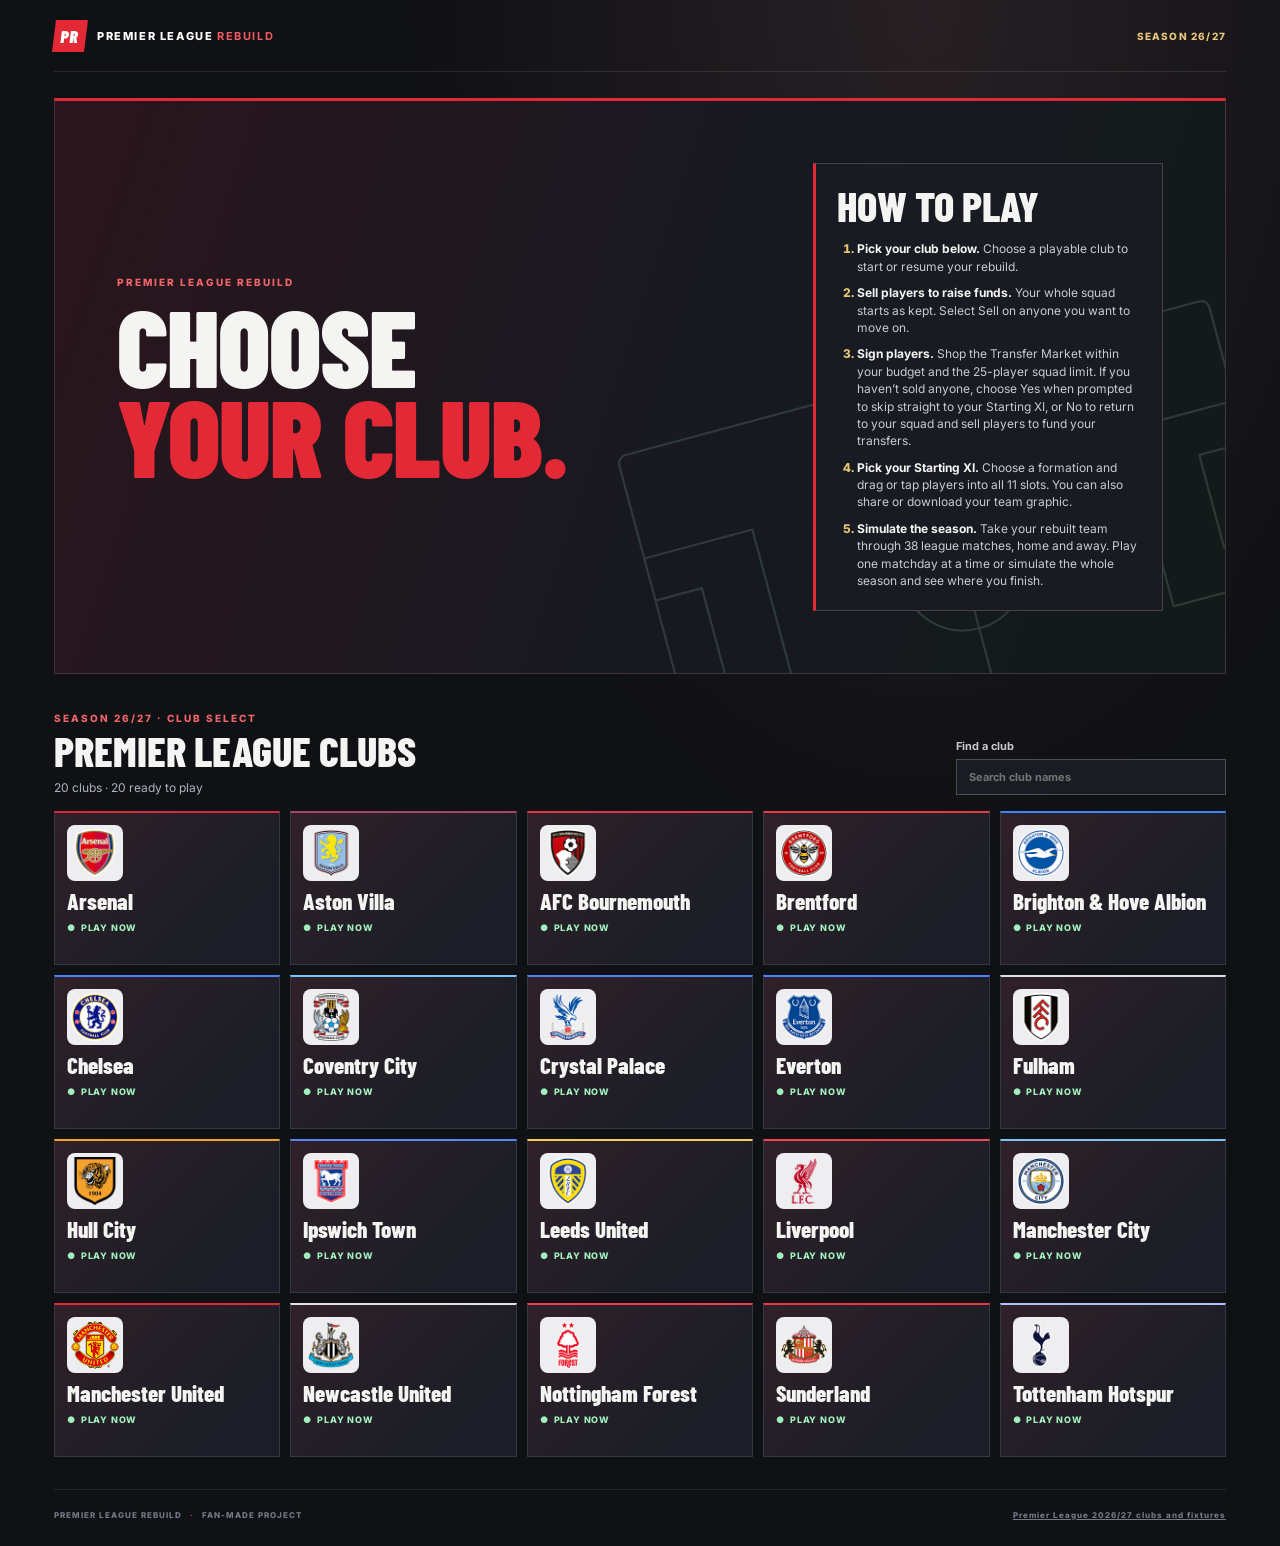
==== commit 0b19c68d: "Simplify the season simulation instructions" ====
--- a/index.html
+++ b/index.html
@@ -48,7 +48,7 @@
      <li><strong>Sell players to raise funds.</strong> Your whole squad starts as kept. Select Sell on anyone you want to move on.</li>
      <li><strong>Sign players.</strong> Shop the Transfer Market within your budget and the 25-player squad limit. If you haven’t sold anyone, choose Yes when prompted to skip straight to your Starting XI, or No to return to your squad and sell players to fund your transfers.</li>
      <li><strong>Pick your Starting XI.</strong> Choose a formation and drag or tap players into all 11 slots. You can also share or download your team graphic.</li>
-     <li><strong>04 Season Simulation.</strong> Fill all 11 starting slots, then open Season Simulation to play 38 matches, one matchday at a time or all at once.</li>
+     <li><strong>Simulate the season.</strong> Take your rebuilt team through 38 league matches, home and away. Play one matchday at a time or simulate the whole season and see where you finish.</li>
     </ol>
    </section>
   </section>
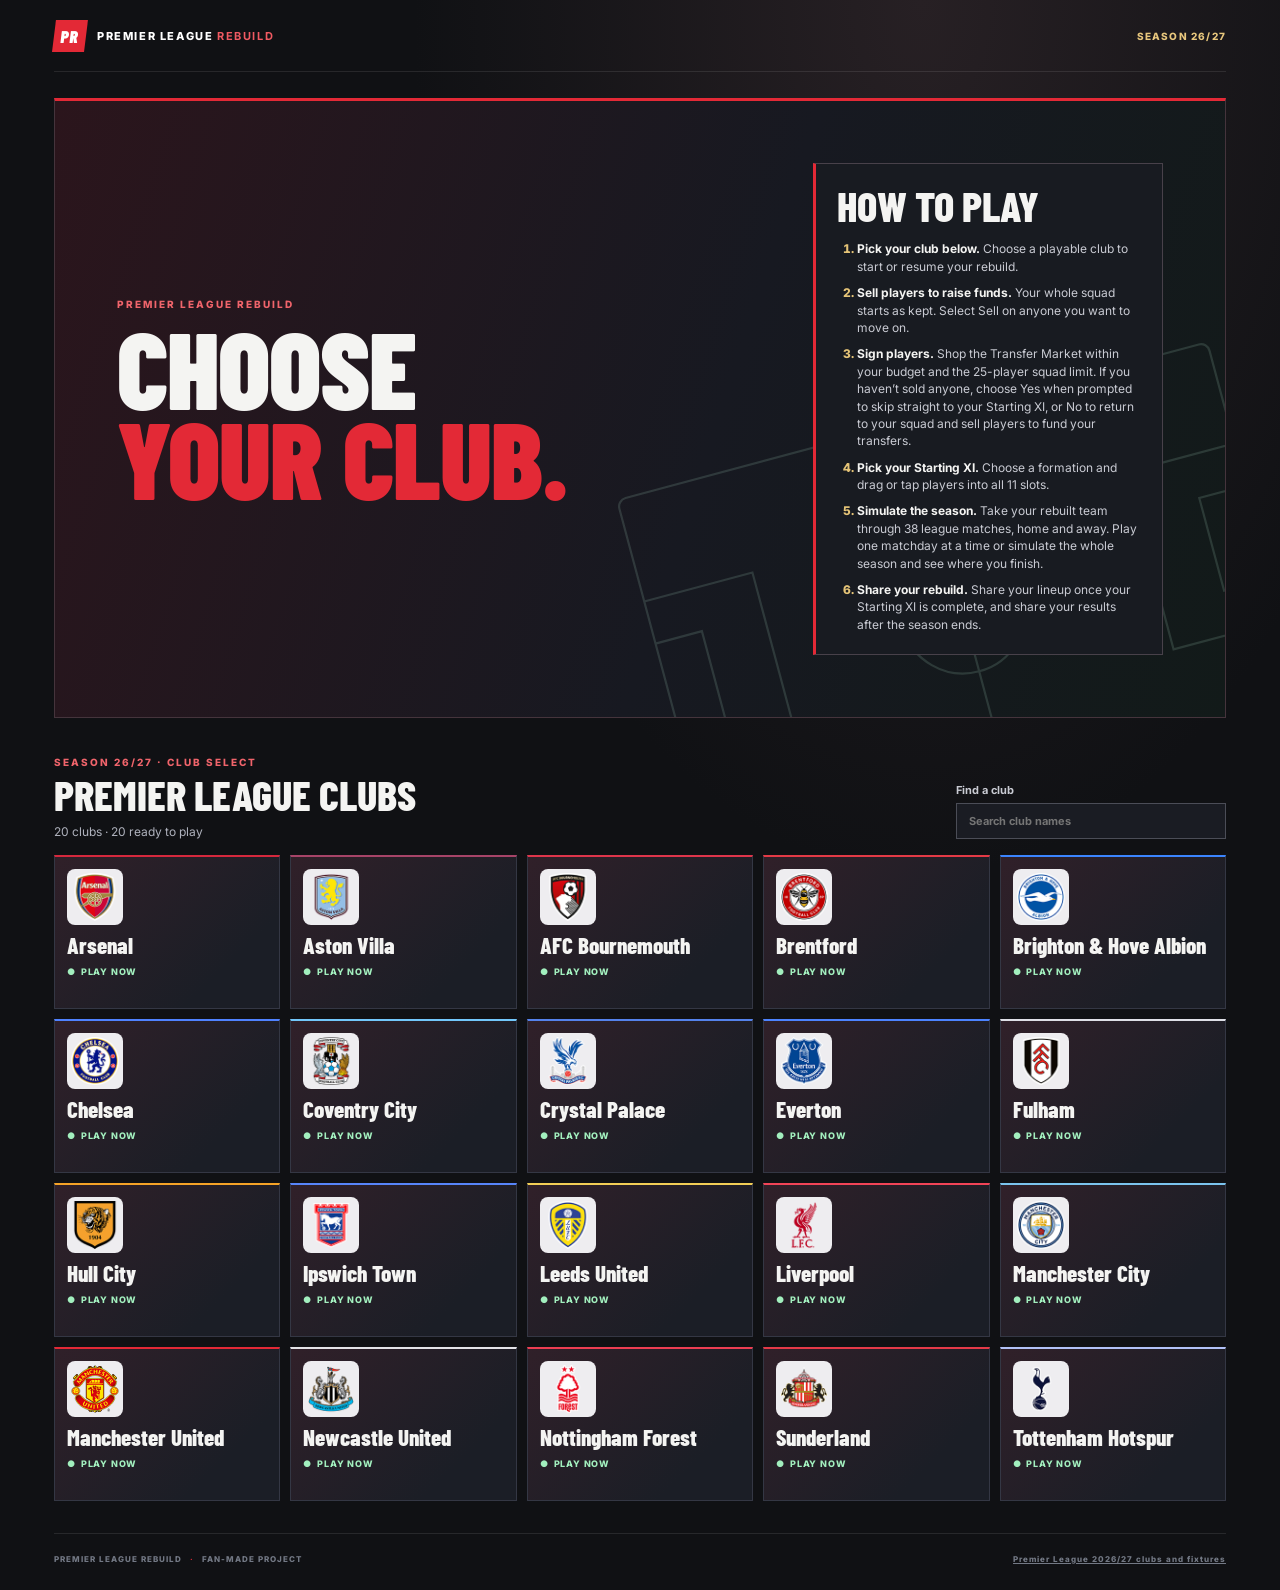
==== commit 1a0714fd: "Explain lineup and season sharing in the guide" ====
--- a/index.html
+++ b/index.html
@@ -47,8 +47,9 @@
      <li><strong>Pick your club below.</strong> Choose a playable club to start or resume your rebuild.</li>
      <li><strong>Sell players to raise funds.</strong> Your whole squad starts as kept. Select Sell on anyone you want to move on.</li>
      <li><strong>Sign players.</strong> Shop the Transfer Market within your budget and the 25-player squad limit. If you haven’t sold anyone, choose Yes when prompted to skip straight to your Starting XI, or No to return to your squad and sell players to fund your transfers.</li>
-     <li><strong>Pick your Starting XI.</strong> Choose a formation and drag or tap players into all 11 slots. You can also share or download your team graphic.</li>
+     <li><strong>Pick your Starting XI.</strong> Choose a formation and drag or tap players into all 11 slots.</li>
      <li><strong>Simulate the season.</strong> Take your rebuilt team through 38 league matches, home and away. Play one matchday at a time or simulate the whole season and see where you finish.</li>
+     <li><strong>Share your rebuild.</strong> Share your lineup once your Starting XI is complete, and share your results after the season ends.</li>
     </ol>
    </section>
   </section>
--- a/styles.css
+++ b/styles.css
@@ -597,3 +597,6 @@
 .season-trophy figcaption a { color: inherit; }
 
 .tabs { flex-wrap: wrap; }
+
+.season-panel .section-head { flex-wrap: wrap; gap: 12px; }
+.season-panel .head-actions { margin-left: auto; }
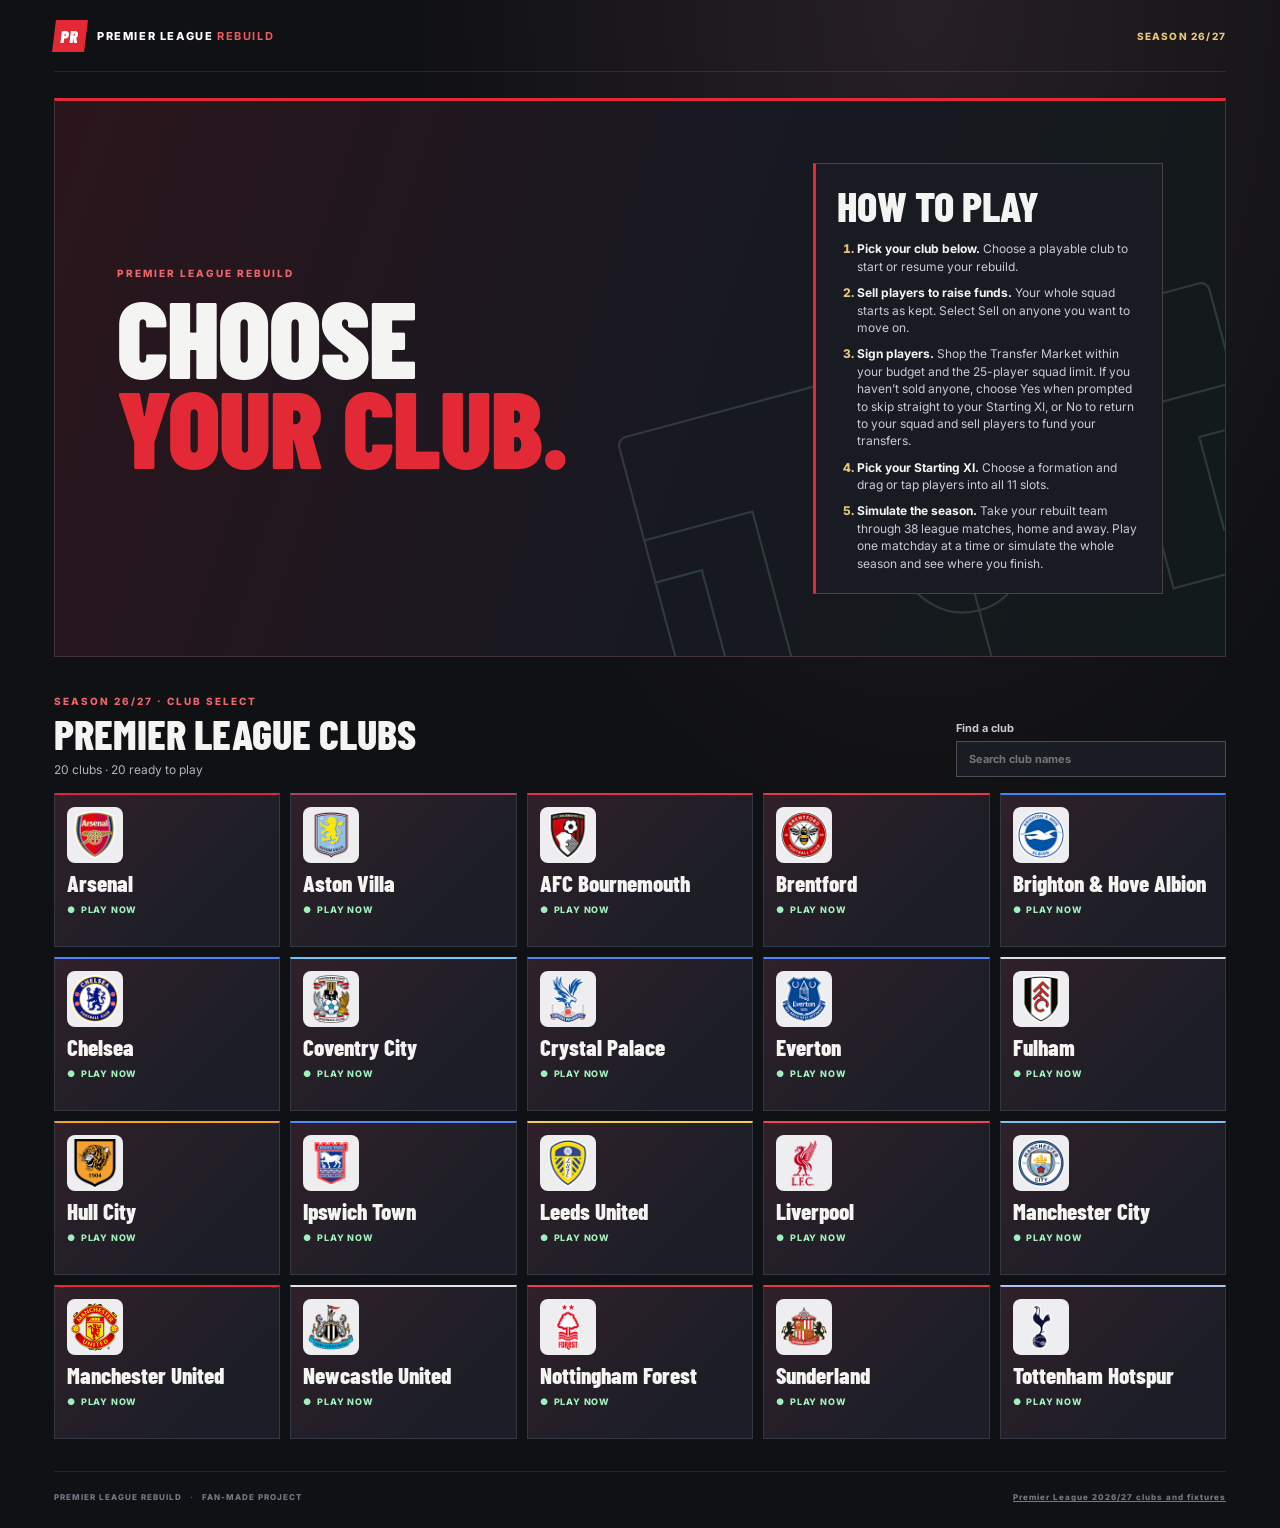
==== commit d9bf9b69: "Remove sharing step from homepage instructions" ====
--- a/index.html
+++ b/index.html
@@ -49,7 +49,6 @@
      <li><strong>Sign players.</strong> Shop the Transfer Market within your budget and the 25-player squad limit. If you haven’t sold anyone, choose Yes when prompted to skip straight to your Starting XI, or No to return to your squad and sell players to fund your transfers.</li>
      <li><strong>Pick your Starting XI.</strong> Choose a formation and drag or tap players into all 11 slots.</li>
      <li><strong>Simulate the season.</strong> Take your rebuilt team through 38 league matches, home and away. Play one matchday at a time or simulate the whole season and see where you finish.</li>
-     <li><strong>Share your rebuild.</strong> Share your lineup once your Starting XI is complete, and share your results after the season ends.</li>
     </ol>
    </section>
   </section>
--- a/styles.css
+++ b/styles.css
@@ -599,4 +599,4 @@
 .tabs { flex-wrap: wrap; }
 
 .season-panel .section-head { flex-wrap: wrap; gap: 12px; }
-.season-panel .head-actions { margin-left: auto; }
+#shareSeasonBtn { margin-left: auto; }
